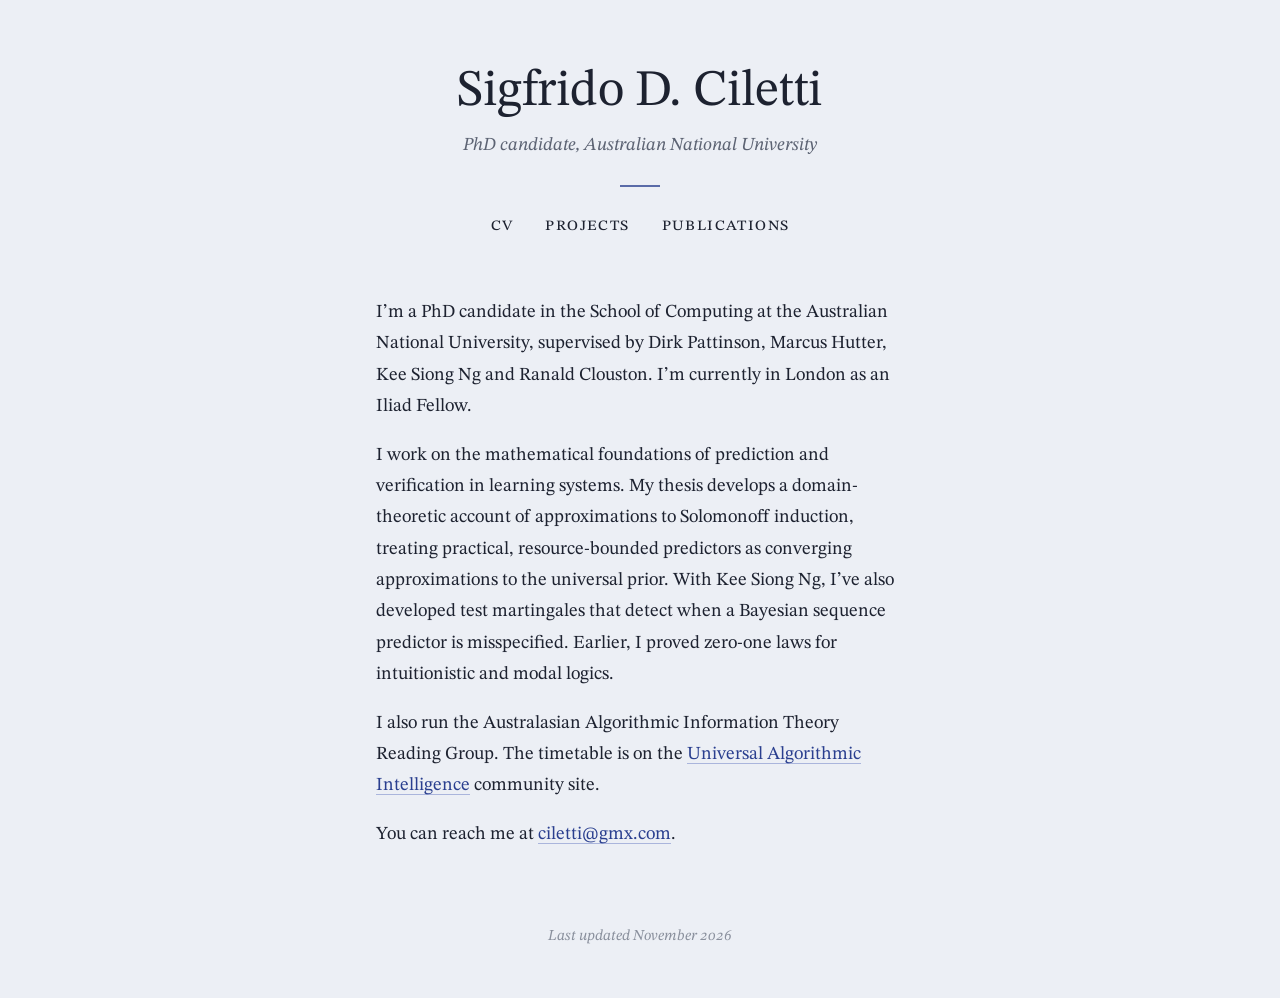
==== index.html @ f3645933 "Add files via upload" ====
<!DOCTYPE html>
<html lang="en">
<head>
	<meta charset="UTF-8">
	<meta name="viewport" content="width=device-width, initial-scale=1">
	<title>Sigfrido D. Ciletti</title>
	<meta name="description" content="Sigfrido D. Ciletti, PhD candidate at the Australian National University working on Solomonoff induction and the foundations of prediction in learning systems.">
	<link rel="icon" href="data:image/svg+xml,%3Csvg xmlns=%27http://www.w3.org/2000/svg%27 viewBox=%270 0 32 32%27%3E%3Ctext x=%2716%27 y=%2725%27 font-family=%27Georgia,serif%27 font-size=%2728%27 text-anchor=%27middle%27 fill=%27%232a3f8f%27%3E%CE%A9%3C/text%3E%3C/svg%3E">
	<link rel="preconnect" href="https://fonts.googleapis.com">
	<link rel="preconnect" href="https://fonts.gstatic.com" crossorigin>
	<link href="https://fonts.googleapis.com/css2?family=STIX+Two+Text:ital,wght@0,400;0,500;1,400&display=swap" rel="stylesheet">
	<link rel="stylesheet" href="stylesheet.css">
</head>
<body class="home">
	<main class="page">

		<header class="top">
			<h1>Sigfrido D. Ciletti</h1>
			<p class="role">PhD candidate, Australian National University</p>
			<nav>
				<a href="cv.html">CV</a>
				<a href="projects.html">Projects</a>
				<a href="publications.html">Publications</a>
			</nav>
		</header>

		<p>I’m a PhD candidate in the School of Computing at the Australian National University, supervised by Dirk Pattinson, Marcus Hutter, Kee Siong Ng and Ranald Clouston. I’m currently in London as an Iliad Fellow.</p>

		<p>I work on the mathematical foundations of prediction and verification in learning systems. My thesis develops a domain-theoretic account of approximations to Solomonoff induction, treating practical, resource-bounded predictors as converging approximations to the universal prior. With Kee Siong Ng, I’ve also developed test martingales that detect when a Bayesian sequence predictor is misspecified. Earlier, I proved zero-one laws for intuitionistic and modal logics.</p>

		<p>I also run the Australasian Algorithmic Information Theory Reading Group. The timetable is on the <a href="https://uaiasi.com/">Universal Algorithmic Intelligence</a> community site.</p>

		<p>You can reach me at <a href="mailto:ciletti@gmx.com">ciletti@gmx.com</a>.</p>

		<footer>Last updated November 2026</footer>

	</main>
</body>
</html>
---- stylesheet.css ----
/* Sigfrido D. Ciletti – site styles */

:root {
	--bg: #eceff5;
	--ink: #1d2230;
	--muted: #5c6373;
	--faint: #8a909d;
	--rule: #d3d8e2;
	--link: #2a3f8f;
	--link-line: #aab5dc;
	--select: #d3dbf2;
	color-scheme: light;
}

@media (prefers-color-scheme: dark) {
	:root {
		--bg: #121722;
		--ink: #e3e5ea;
		--muted: #9aa0ad;
		--faint: #6c7282;
		--rule: #2c3039;
		--link: #a6b6f2;
		--link-line: #4a5683;
		--select: #2d3550;
		color-scheme: dark;
	}
}

* { box-sizing: border-box; }

body {
	margin: 0;
	background: var(--bg);
	color: var(--ink);
	font-family: "STIX Two Text", "Iowan Old Style", Palatino, Georgia, serif;
	font-size: 1.15rem;
	line-height: 1.7;
	font-variant-numeric: oldstyle-nums;
	-webkit-font-smoothing: antialiased;
	text-rendering: optimizeLegibility;
}

::selection { background: var(--select); }

/* Layout */

.page {
	max-width: 36rem;
	margin: 0 auto;
	padding: 4rem 1.5rem 3rem;
}
.wide .page { max-width: 56rem; }

/* Homepage sits in the middle of the screen */
.home .page {
	min-height: 100vh;
	min-height: 100svh;
	display: flex;
	flex-direction: column;
	justify-content: center;
}

/* Links */

a {
	color: var(--link);
	text-decoration: underline;
	text-decoration-color: var(--link-line);
	text-decoration-thickness: 1px;
	text-underline-offset: 0.2em;
	transition: text-decoration-color 0.15s, color 0.15s;
}
a:hover { text-decoration-color: currentColor; }
a:focus-visible { outline: 2px solid var(--link); outline-offset: 3px; border-radius: 2px; }

/* Small-caps links: homepage menu, back link, download link */
nav a, .back, .actions a {
	color: var(--ink);
	text-decoration: none;
	font-variant-caps: all-small-caps;
	letter-spacing: 0.08em;
	font-size: 1.1rem;
}
nav a:hover, .back:hover, .actions a:hover { color: var(--link); }
.back { color: var(--muted); }

/* Headings */

h1 {
	font-weight: 400;
	line-height: 1.1;
	letter-spacing: -0.01em;
	margin: 0;
	text-wrap: balance;
}

header { text-align: center; }

/* The short blue line under each page's heading */
.role::after,
header.sub h1::after {
	content: "";
	display: block;
	width: 2.5rem;
	height: 2px;
	margin: 1.5rem auto 0;
	background: var(--link);
	opacity: 0.75;
}

/* Homepage header */
header.top { margin-bottom: 3.5rem; }
header.top h1 { font-size: clamp(2.3rem, 7.5vw, 3.2rem); }
.role { font-style: italic; color: var(--muted); margin: 0.6rem 0 0; }
nav {
	display: flex;
	justify-content: center;
	flex-wrap: wrap;
	gap: 0.25rem 2rem;
	margin-top: 1.5rem;
}

/* Subpage header */
.back { display: inline-block; margin-bottom: 2rem; }
header.sub { margin-bottom: 2.5rem; }
header.sub h1 { font-size: clamp(1.9rem, 6vw, 2.4rem); }

/* Text */

p { margin: 0 0 1.1rem; text-wrap: pretty; }

/* Lists: publications and projects */

.list { list-style: none; padding: 0; margin: 0; }
.list li {
	display: grid;
	grid-template-columns: 3.25rem 1fr;
	gap: 0 1rem;
	padding: 0.9rem 0;
	border-top: 1px solid var(--rule);
}
.list li:last-child { border-bottom: 1px solid var(--rule); }
.list .year { color: var(--faint); font-size: 1rem; padding-top: 0.12rem; }
.list .title { display: block; line-height: 1.45; text-wrap: pretty; }
.list span.title { color: var(--ink); }
.list .meta { display: block; color: var(--muted); font-size: 0.98rem; line-height: 1.5; margin-top: 0.3rem; }

/* CV page */

.actions { text-align: center; margin: -1rem 0 1.5rem; }
.pdf {
	display: block;
	width: 100%;
	height: 85vh;
	min-height: 32rem;
	border: 1px solid var(--rule);
	background: var(--bg);
}
.pdf-fallback { text-align: center; padding: 3rem 1rem; }

/* Footer */

footer {
	margin-top: 3.5rem;
	text-align: center;
	color: var(--faint);
	font-size: 0.95rem;
	font-style: italic;
}

/* Phones */

@media (max-width: 480px) {
	.page { padding-top: 2.5rem; }
	nav { gap: 0.25rem 1.4rem; }
	.list li { grid-template-columns: 1fr; }
	.list .year { padding-top: 0; }
}

@media (prefers-reduced-motion: reduce) {
	a { transition: none; }
}
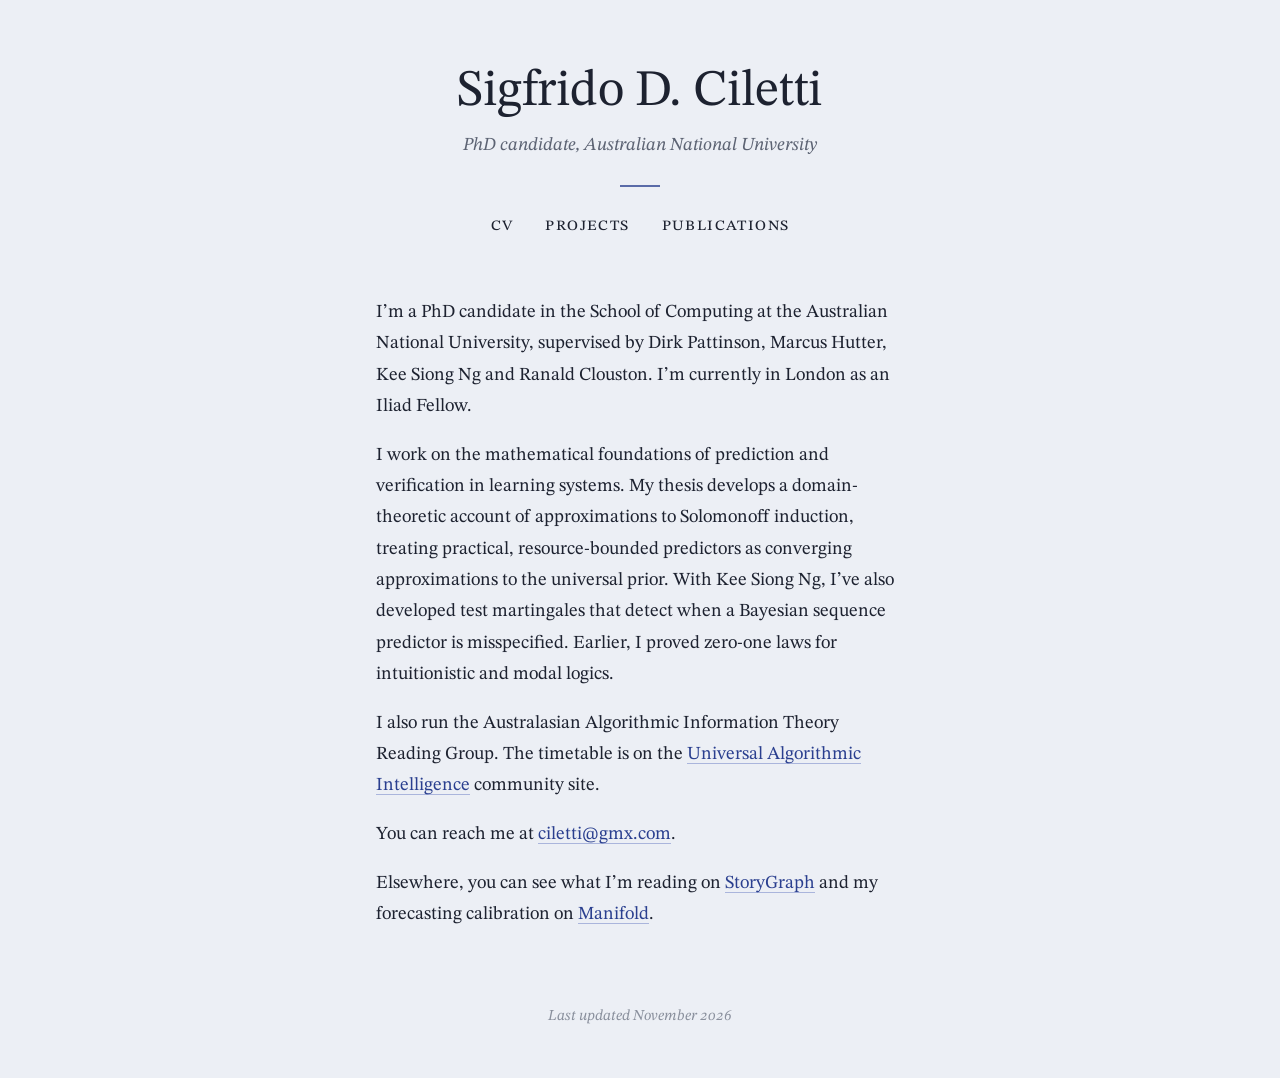
==== commit 88ed1ec9: "Add files via upload" ====
--- a/index.html
+++ b/index.html
@@ -32,6 +32,8 @@
 
 		<p>You can reach me at <a href="mailto:ciletti@gmx.com">ciletti@gmx.com</a>.</p>
 
+		<p>Elsewhere, you can see what I’m reading on <a href="https://app.thestorygraph.com/profile/kabbalahablah">StoryGraph</a> and my forecasting calibration on <a href="https://manifold.markets/7983214/calibration">Manifold</a>.</p>
+
 		<footer>Last updated November 2026</footer>
 
 	</main>
